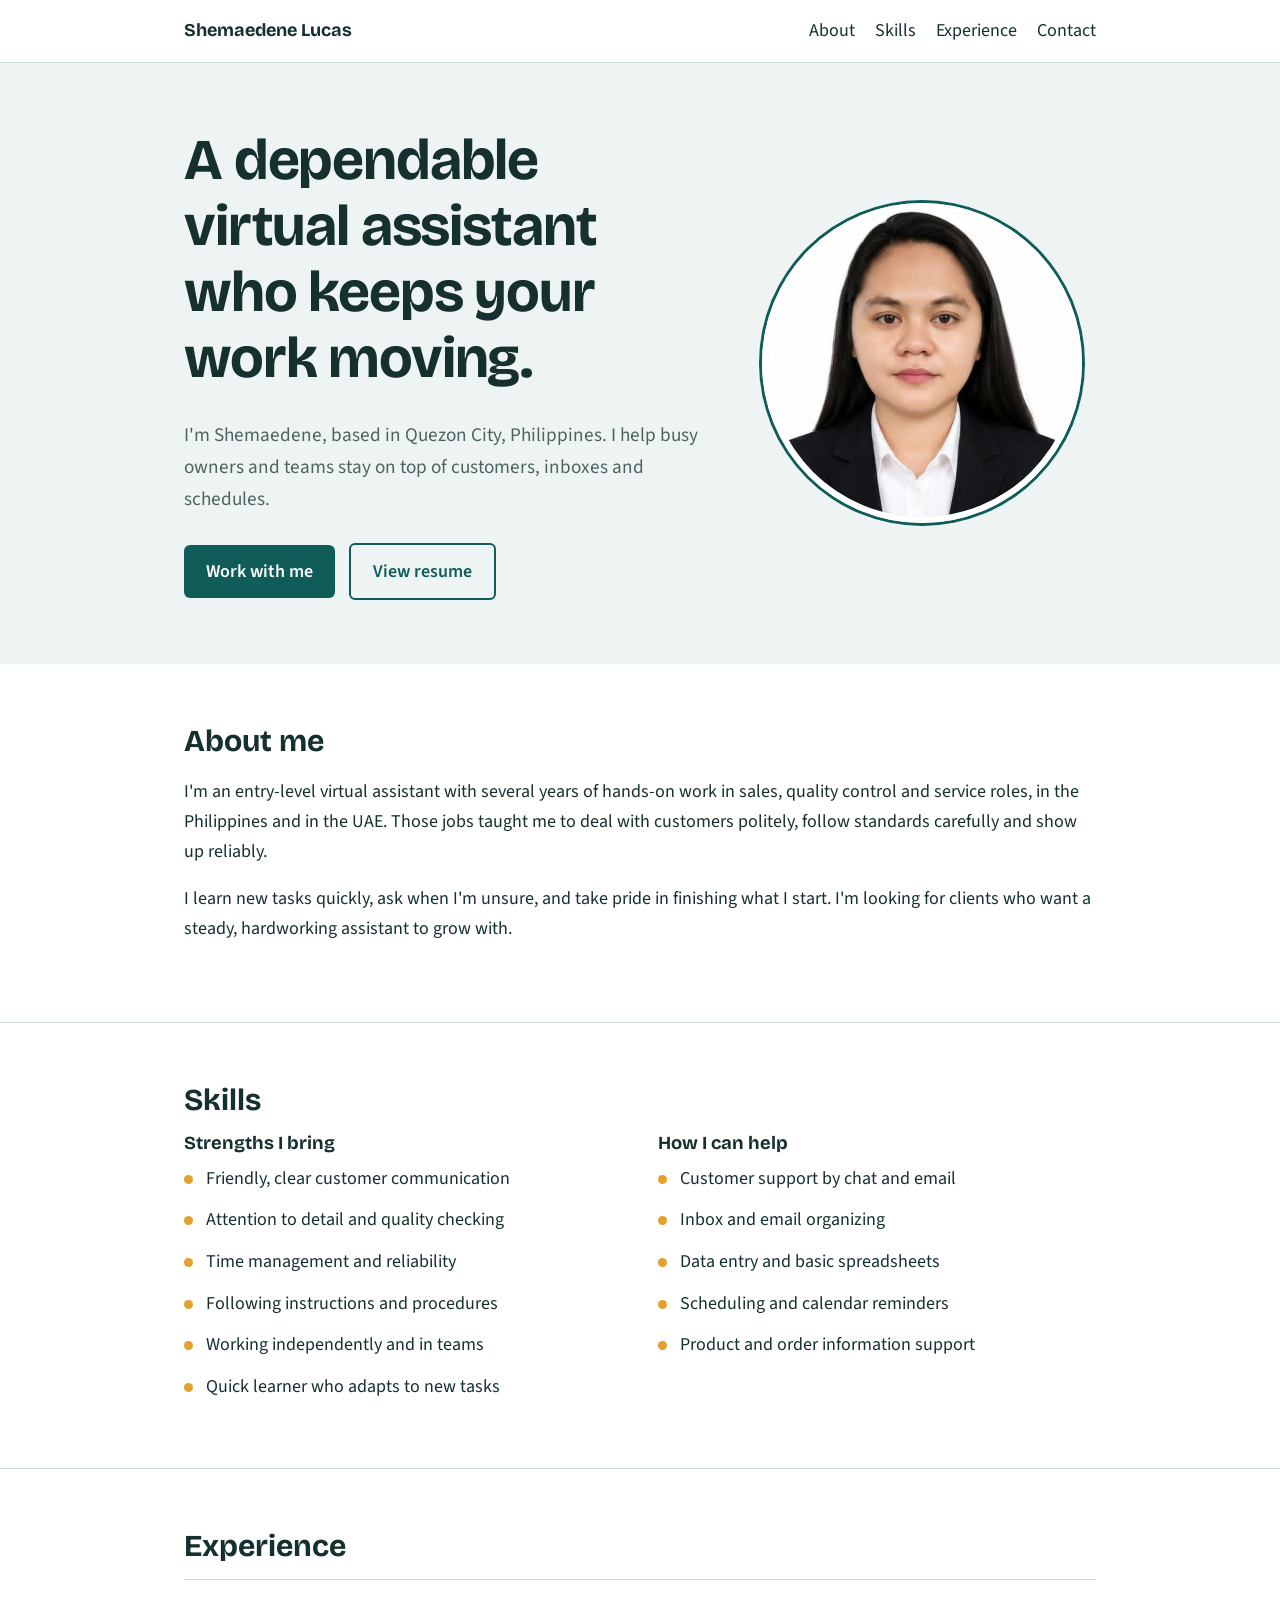
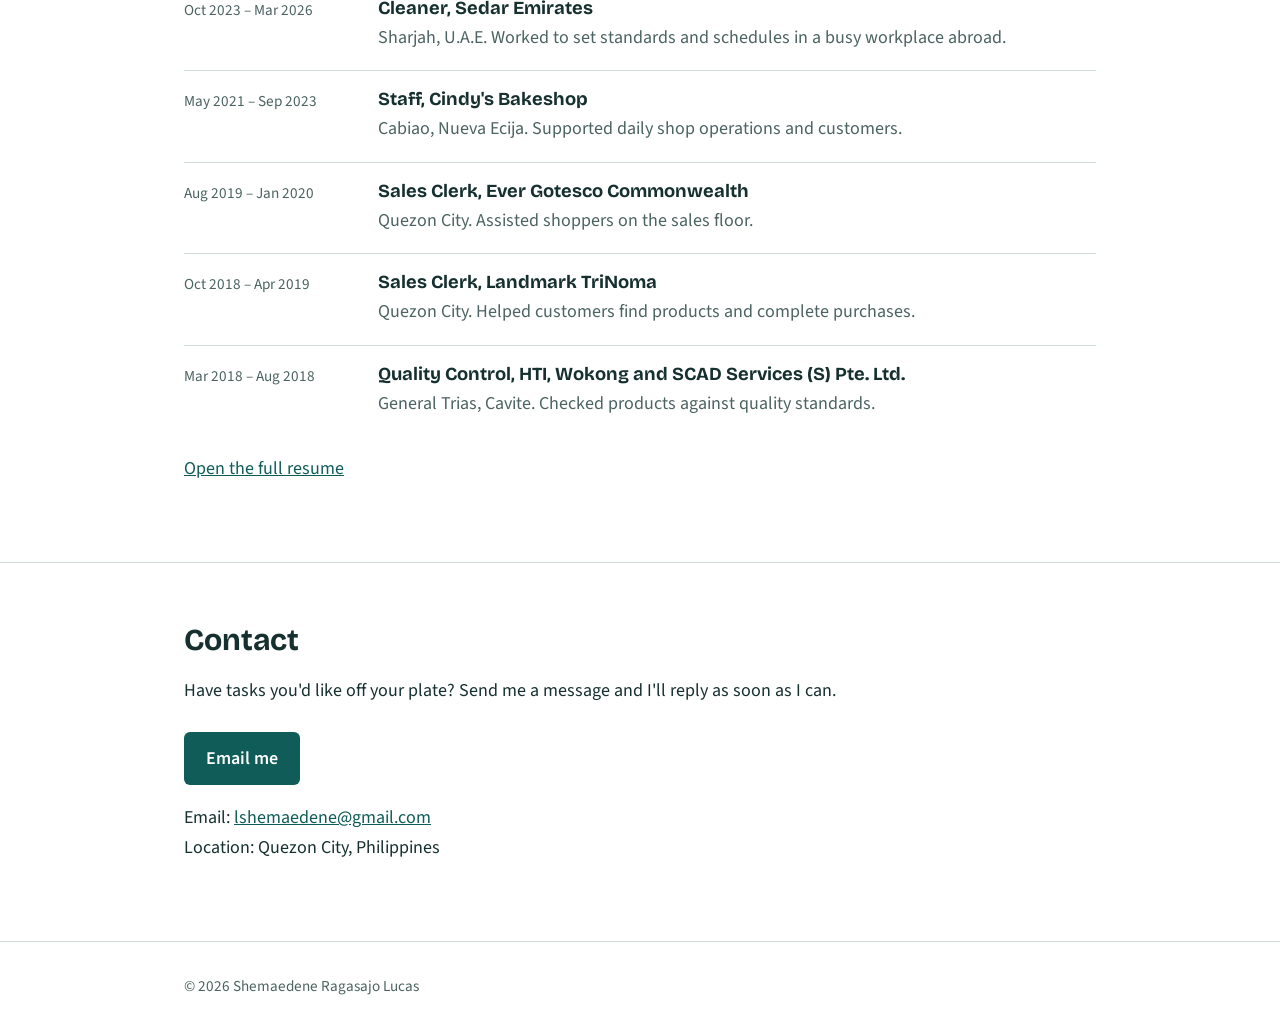
==== index.html @ 5582d2f4 "First version" ====
<!DOCTYPE html>
<html lang="en">
<head>
<meta charset="utf-8">
<meta name="viewport" content="width=device-width, initial-scale=1">
<title>Shemaedene Lucas | Virtual Assistant</title>
<meta name="description" content="Shemaedene Lucas, an entry-level virtual assistant based in the Philippines offering customer support, email, data entry and scheduling help.">
<link rel="preconnect" href="https://fonts.googleapis.com">
<link rel="preconnect" href="https://fonts.gstatic.com" crossorigin>
<link href="https://fonts.googleapis.com/css2?family=Bricolage+Grotesque:wght@600;700&family=Source+Sans+3:wght@400;600&display=swap" rel="stylesheet">
<link rel="stylesheet" href="style.css">
</head>
<body>
<header class="top"><div class="wrap">
  <a class="brand" href="#top">Shemaedene Lucas</a>
  <nav aria-label="Main"><a href="#about">About</a><a href="#skills">Skills</a><a href="#experience">Experience</a><a href="#contact">Contact</a></nav>
</div></header>

<main id="top">
<div class="hero"><div class="wrap">
  <div>
    <h1>A dependable virtual assistant who keeps your work moving.</h1>
    <p class="lead">I'm Shemaedene, based in Quezon City, Philippines. I help busy owners and teams stay on top of customers, inboxes and schedules.</p>
    <a class="btn" href="#contact">Work with me</a>
    <a class="btn alt" href="resume.html">View resume</a>
  </div>
  <img src="images/photo.jpg" alt="Portrait of Shemaedene Lucas in a black blazer and white collared shirt">
</div></div>

<section id="about"><div class="wrap">
  <h2>About me</h2>
  <p>I'm an entry-level virtual assistant with several years of hands-on work in sales, quality control and service roles, in the Philippines and in the UAE. Those jobs taught me to deal with customers politely, follow standards carefully and show up reliably.</p>
  <p>I learn new tasks quickly, ask when I'm unsure, and take pride in finishing what I start. I'm looking for clients who want a steady, hardworking assistant to grow with.</p>
</div></section>

<section id="skills"><div class="wrap">
  <h2>Skills</h2>
  <div class="cols">
    <div>
      <h3>Strengths I bring</h3>
      <ul class="clean">
        <li>Friendly, clear customer communication</li>
        <li>Attention to detail and quality checking</li>
        <li>Time management and reliability</li>
        <li>Following instructions and procedures</li>
        <li>Working independently and in teams</li>
        <li>Quick learner who adapts to new tasks</li>
      </ul>
    </div>
    <div>
      <!-- EDIT: keep only the services and tools Shemaedene can really do today. -->
      <h3>How I can help</h3>
      <ul class="clean">
        <li>Customer support by chat and email</li>
        <li>Inbox and email organizing</li>
        <li>Data entry and basic spreadsheets</li>
        <li>Scheduling and calendar reminders</li>
        <li>Product and order information support</li>
      </ul>
    </div>
  </div>
</div></section>

<section id="experience"><div class="wrap">
  <h2>Experience</h2>
  <div class="job"><div class="when">Oct 2023 – Mar 2026</div><div><h3>Cleaner, Sedar Emirates</h3><p>Sharjah, U.A.E. Worked to set standards and schedules in a busy workplace abroad.</p></div></div>
  <div class="job"><div class="when">May 2021 – Sep 2023</div><div><h3>Staff, Cindy's Bakeshop</h3><p>Cabiao, Nueva Ecija. Supported daily shop operations and customers.</p></div></div>
  <div class="job"><div class="when">Aug 2019 – Jan 2020</div><div><h3>Sales Clerk, Ever Gotesco Commonwealth</h3><p>Quezon City. Assisted shoppers on the sales floor.</p></div></div>
  <div class="job"><div class="when">Oct 2018 – Apr 2019</div><div><h3>Sales Clerk, Landmark TriNoma</h3><p>Quezon City. Helped customers find products and complete purchases.</p></div></div>
  <div class="job"><div class="when">Mar 2018 – Aug 2018</div><div><h3>Quality Control, HTI, Wokong and SCAD Services (S) Pte. Ltd.</h3><p>General Trias, Cavite. Checked products against quality standards.</p></div></div>
  <p><a href="resume.html">Open the full resume</a></p>
</div></section>

<section id="contact"><div class="wrap">
  <h2>Contact</h2>
  <p>Have tasks you'd like off your plate? Send me a message and I'll reply as soon as I can.</p>
  <p><a class="btn" href="mailto:lshemaedene@gmail.com">Email me</a></p>
  <p>Email: <a href="mailto:lshemaedene@gmail.com">lshemaedene@gmail.com</a><br>Location: Quezon City, Philippines</p>
</div></section>
</main>

<footer><div class="wrap">&copy; 2026 Shemaedene Ragasajo Lucas</div></footer>
</body>
</html>
---- style.css ----
:root{--ink:#16302f;--teal:#0f5c58;--mist:#eef4f3;--line:#cfdcda;--amber:#e3a02f;--bg:#fff;--muted:#4c6361}
*{box-sizing:border-box}
html{scroll-behavior:smooth}
body{margin:0;font:18px/1.65 "Source Sans 3",Arial,sans-serif;color:var(--ink);background:var(--bg)}
h1,h2,h3{font-family:"Bricolage Grotesque",Arial,sans-serif;line-height:1.15;margin:0 0 .5em}
h1{font-size:clamp(2.2rem,5vw,3.6rem);letter-spacing:-.02em}
h2{font-size:1.9rem}
h3{font-size:1.15rem;margin-bottom:.2em}
a{color:var(--teal)}
a:focus-visible,.btn:focus-visible{outline:3px solid var(--amber);outline-offset:3px}
.wrap{max-width:960px;margin:0 auto;padding:0 24px}
header.top{border-bottom:1px solid var(--line)}
header.top .wrap{display:flex;justify-content:space-between;align-items:center;padding-top:16px;padding-bottom:16px;flex-wrap:wrap;gap:8px}
.brand{font-family:"Bricolage Grotesque",Arial,sans-serif;font-weight:700;text-decoration:none;color:var(--ink)}
nav a{margin-left:20px;text-decoration:none;color:var(--ink)}
nav a:hover{text-decoration:underline}
.hero{background:var(--mist);padding:64px 0}
.hero .wrap{display:grid;grid-template-columns:1.5fr 1fr;gap:40px;align-items:center}
.hero p.lead{font-size:1.2rem;color:var(--muted);max-width:34em}
.hero img{width:100%;max-width:320px;aspect-ratio:1;object-fit:cover;border-radius:50%;border:6px solid #fff;box-shadow:0 0 0 3px var(--teal);justify-self:center}
.btn{display:inline-block;padding:12px 22px;border-radius:6px;background:var(--teal);color:#fff;text-decoration:none;font-weight:600;margin:8px 10px 0 0}
.btn.alt{background:transparent;color:var(--teal);border:2px solid var(--teal)}
section{padding:60px 0;border-bottom:1px solid var(--line)}
.cols{display:grid;grid-template-columns:repeat(auto-fit,minmax(260px,1fr));gap:36px}
ul.clean{list-style:none;padding:0;margin:0}
ul.clean li{padding:6px 0 6px 22px;position:relative}
ul.clean li::before{content:"";position:absolute;left:0;top:.95em;width:9px;height:9px;background:var(--amber);border-radius:50%}
.job{display:grid;grid-template-columns:170px 1fr;gap:8px 24px;padding:18px 0;border-top:1px solid var(--line)}
.job .when{color:var(--muted);font-size:.95rem}
.job p{margin:.2em 0 0;color:var(--muted)}
footer{padding:32px 0;color:var(--muted);font-size:.95rem}
@media(max-width:700px){.hero .wrap{grid-template-columns:1fr}.hero img{order:-1;max-width:220px}.job{grid-template-columns:1fr}nav a{margin:0 16px 0 0}}
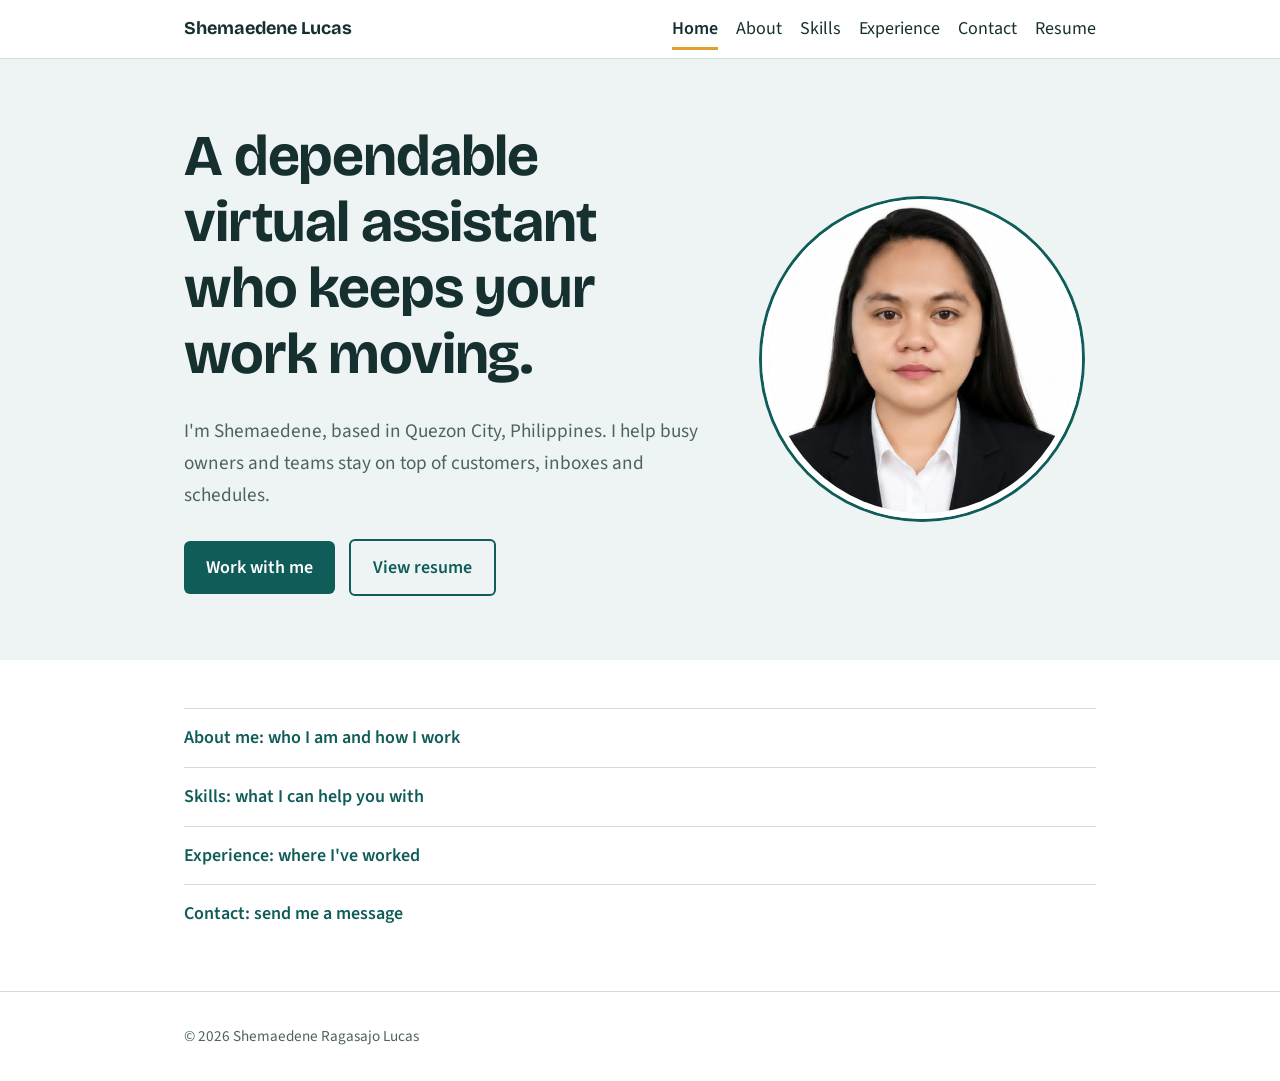
==== commit 3392f9aa: "Separate pages" ====
--- a/index.html
+++ b/index.html
@@ -3,7 +3,7 @@
 <head>
 <meta charset="utf-8">
 <meta name="viewport" content="width=device-width, initial-scale=1">
-<title>Shemaedene Lucas | Virtual Assistant</title>
+<title>Home | Shemaedene Lucas, Virtual Assistant</title>
 <meta name="description" content="Shemaedene Lucas, an entry-level virtual assistant based in the Philippines offering customer support, email, data entry and scheduling help.">
 <link rel="preconnect" href="https://fonts.googleapis.com">
 <link rel="preconnect" href="https://fonts.gstatic.com" crossorigin>
@@ -12,73 +12,26 @@
 </head>
 <body>
 <header class="top"><div class="wrap">
-  <a class="brand" href="#top">Shemaedene Lucas</a>
-  <nav aria-label="Main"><a href="#about">About</a><a href="#skills">Skills</a><a href="#experience">Experience</a><a href="#contact">Contact</a></nav>
+<a class="brand" href="index.html">Shemaedene Lucas</a>
+<nav aria-label="Main"><a href="index.html" aria-current="page">Home</a><a href="about.html">About</a><a href="skills.html">Skills</a><a href="experience.html">Experience</a><a href="contact.html">Contact</a><a href="resume.html">Resume</a></nav>
 </div></header>
-
-<main id="top">
+<main>
 <div class="hero"><div class="wrap">
-  <div>
-    <h1>A dependable virtual assistant who keeps your work moving.</h1>
-    <p class="lead">I'm Shemaedene, based in Quezon City, Philippines. I help busy owners and teams stay on top of customers, inboxes and schedules.</p>
-    <a class="btn" href="#contact">Work with me</a>
-    <a class="btn alt" href="resume.html">View resume</a>
-  </div>
-  <img src="images/photo.jpg" alt="Portrait of Shemaedene Lucas in a black blazer and white collared shirt">
+<div>
+<h1>A dependable virtual assistant who keeps your work moving.</h1>
+<p class="lead">I'm Shemaedene, based in Quezon City, Philippines. I help busy owners and teams stay on top of customers, inboxes and schedules.</p>
+<a class="btn" href="contact.html">Work with me</a>
+<a class="btn alt" href="resume.html">View resume</a>
+</div>
+<img src="images/photo.jpg" alt="Portrait of Shemaedene Lucas in a black blazer and white collared shirt">
 </div></div>
-
-<section id="about"><div class="wrap">
-  <h2>About me</h2>
-  <p>I'm an entry-level virtual assistant with several years of hands-on work in sales, quality control and service roles, in the Philippines and in the UAE. Those jobs taught me to deal with customers politely, follow standards carefully and show up reliably.</p>
-  <p>I learn new tasks quickly, ask when I'm unsure, and take pride in finishing what I start. I'm looking for clients who want a steady, hardworking assistant to grow with.</p>
-</div></section>
-
-<section id="skills"><div class="wrap">
-  <h2>Skills</h2>
-  <div class="cols">
-    <div>
-      <h3>Strengths I bring</h3>
-      <ul class="clean">
-        <li>Friendly, clear customer communication</li>
-        <li>Attention to detail and quality checking</li>
-        <li>Time management and reliability</li>
-        <li>Following instructions and procedures</li>
-        <li>Working independently and in teams</li>
-        <li>Quick learner who adapts to new tasks</li>
-      </ul>
-    </div>
-    <div>
-      <!-- EDIT: keep only the services and tools Shemaedene can really do today. -->
-      <h3>How I can help</h3>
-      <ul class="clean">
-        <li>Customer support by chat and email</li>
-        <li>Inbox and email organizing</li>
-        <li>Data entry and basic spreadsheets</li>
-        <li>Scheduling and calendar reminders</li>
-        <li>Product and order information support</li>
-      </ul>
-    </div>
-  </div>
-</div></section>
-
-<section id="experience"><div class="wrap">
-  <h2>Experience</h2>
-  <div class="job"><div class="when">Oct 2023 – Mar 2026</div><div><h3>Cleaner, Sedar Emirates</h3><p>Sharjah, U.A.E. Worked to set standards and schedules in a busy workplace abroad.</p></div></div>
-  <div class="job"><div class="when">May 2021 – Sep 2023</div><div><h3>Staff, Cindy's Bakeshop</h3><p>Cabiao, Nueva Ecija. Supported daily shop operations and customers.</p></div></div>
-  <div class="job"><div class="when">Aug 2019 – Jan 2020</div><div><h3>Sales Clerk, Ever Gotesco Commonwealth</h3><p>Quezon City. Assisted shoppers on the sales floor.</p></div></div>
-  <div class="job"><div class="when">Oct 2018 – Apr 2019</div><div><h3>Sales Clerk, Landmark TriNoma</h3><p>Quezon City. Helped customers find products and complete purchases.</p></div></div>
-  <div class="job"><div class="when">Mar 2018 – Aug 2018</div><div><h3>Quality Control, HTI, Wokong and SCAD Services (S) Pte. Ltd.</h3><p>General Trias, Cavite. Checked products against quality standards.</p></div></div>
-  <p><a href="resume.html">Open the full resume</a></p>
-</div></section>
-
-<section id="contact"><div class="wrap">
-  <h2>Contact</h2>
-  <p>Have tasks you'd like off your plate? Send me a message and I'll reply as soon as I can.</p>
-  <p><a class="btn" href="mailto:lshemaedene@gmail.com">Email me</a></p>
-  <p>Email: <a href="mailto:lshemaedene@gmail.com">lshemaedene@gmail.com</a><br>Location: Quezon City, Philippines</p>
+<section><div class="wrap links">
+<a href="about.html">About me: who I am and how I work</a>
+<a href="skills.html">Skills: what I can help you with</a>
+<a href="experience.html">Experience: where I've worked</a>
+<a href="contact.html">Contact: send me a message</a>
 </div></section>
 </main>
-
 <footer><div class="wrap">&copy; 2026 Shemaedene Ragasajo Lucas</div></footer>
 </body>
 </html>
--- a/style.css
+++ b/style.css
@@ -1,6 +1,5 @@
 :root{--ink:#16302f;--teal:#0f5c58;--mist:#eef4f3;--line:#cfdcda;--amber:#e3a02f;--bg:#fff;--muted:#4c6361}
 *{box-sizing:border-box}
-html{scroll-behavior:smooth}
 body{margin:0;font:18px/1.65 "Source Sans 3",Arial,sans-serif;color:var(--ink);background:var(--bg)}
 h1,h2,h3{font-family:"Bricolage Grotesque",Arial,sans-serif;line-height:1.15;margin:0 0 .5em}
 h1{font-size:clamp(2.2rem,5vw,3.6rem);letter-spacing:-.02em}
@@ -10,23 +9,30 @@
 a:focus-visible,.btn:focus-visible{outline:3px solid var(--amber);outline-offset:3px}
 .wrap{max-width:960px;margin:0 auto;padding:0 24px}
 header.top{border-bottom:1px solid var(--line)}
-header.top .wrap{display:flex;justify-content:space-between;align-items:center;padding-top:16px;padding-bottom:16px;flex-wrap:wrap;gap:8px}
+header.top .wrap{display:flex;justify-content:space-between;align-items:center;padding-top:14px;padding-bottom:14px;flex-wrap:wrap;gap:8px}
 .brand{font-family:"Bricolage Grotesque",Arial,sans-serif;font-weight:700;text-decoration:none;color:var(--ink)}
-nav a{margin-left:20px;text-decoration:none;color:var(--ink)}
-nav a:hover{text-decoration:underline}
+nav a{margin-left:18px;text-decoration:none;color:var(--ink);padding:6px 0;border-bottom:3px solid transparent}
+nav a:hover{border-bottom-color:var(--line)}
+nav a[aria-current="page"]{border-bottom-color:var(--amber);font-weight:600}
 .hero{background:var(--mist);padding:64px 0}
 .hero .wrap{display:grid;grid-template-columns:1.5fr 1fr;gap:40px;align-items:center}
 .hero p.lead{font-size:1.2rem;color:var(--muted);max-width:34em}
 .hero img{width:100%;max-width:320px;aspect-ratio:1;object-fit:cover;border-radius:50%;border:6px solid #fff;box-shadow:0 0 0 3px var(--teal);justify-self:center}
 .btn{display:inline-block;padding:12px 22px;border-radius:6px;background:var(--teal);color:#fff;text-decoration:none;font-weight:600;margin:8px 10px 0 0}
 .btn.alt{background:transparent;color:var(--teal);border:2px solid var(--teal)}
-section{padding:60px 0;border-bottom:1px solid var(--line)}
+.page-head{background:var(--mist);padding:48px 0 36px}
+.page-head p{color:var(--muted);margin:0;max-width:36em}
+.page-head h1{font-size:clamp(2rem,4vw,2.8rem)}
+section{padding:48px 0}
 .cols{display:grid;grid-template-columns:repeat(auto-fit,minmax(260px,1fr));gap:36px}
+.about{display:grid;grid-template-columns:1fr 220px;gap:40px;align-items:start}
+.about img{width:100%;border-radius:12px}
 ul.clean{list-style:none;padding:0;margin:0}
 ul.clean li{padding:6px 0 6px 22px;position:relative}
 ul.clean li::before{content:"";position:absolute;left:0;top:.95em;width:9px;height:9px;background:var(--amber);border-radius:50%}
 .job{display:grid;grid-template-columns:170px 1fr;gap:8px 24px;padding:18px 0;border-top:1px solid var(--line)}
 .job .when{color:var(--muted);font-size:.95rem}
 .job p{margin:.2em 0 0;color:var(--muted)}
-footer{padding:32px 0;color:var(--muted);font-size:.95rem}
-@media(max-width:700px){.hero .wrap{grid-template-columns:1fr}.hero img{order:-1;max-width:220px}.job{grid-template-columns:1fr}nav a{margin:0 16px 0 0}}
+.links a{display:block;padding:14px 0;border-top:1px solid var(--line);text-decoration:none;font-weight:600}
+footer{padding:32px 0;color:var(--muted);font-size:.95rem;border-top:1px solid var(--line)}
+@media(max-width:700px){.hero .wrap,.about{grid-template-columns:1fr}.hero img{order:-1;max-width:220px}.about img{max-width:220px}.job{grid-template-columns:1fr}nav a{margin:0 14px 0 0}}
